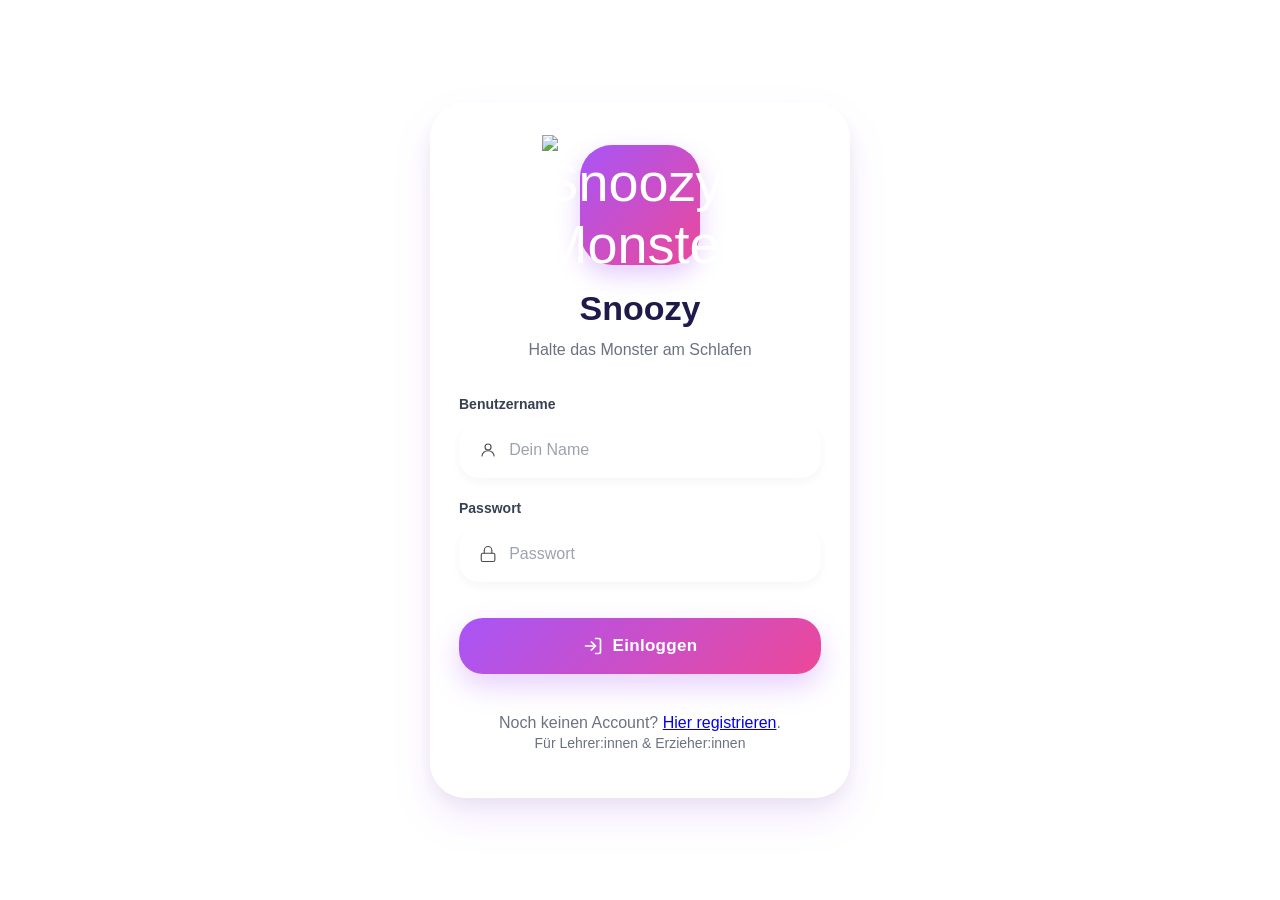
==== login.html @ 765b76d6 "21.05.2026 alles habe ich geändert" ====
<!DOCTYPE html>
<html lang="de">
  <head>
    <meta charset="UTF-8" />
  <meta name="viewport" content="width=device-width, initial-scale=1.0, maximum-scale=1.0, minimum-scale=1.0, user-scalable=no" />
    <title>Snoozy – Login</title>
    <link rel="stylesheet" href="css/style.css" />
  </head>
  <body>
    <div class="login-card">

      <div class="login-logo">
        <img src="img/snoozy.png" alt="Snoozy Monster" />
      </div>

      <h1>Snoozy</h1>
      <p class="subtitle">Halte das Monster am Schlafen</p>

      <form id="loginForm">
        <div class="form-group">
          <label for="email">Benutzername</label>
          <div class="input-wrapper">
            <svg class="input-icon" xmlns="http://www.w3.org/2000/svg" width="20" height="20" viewBox="0 0 24 24"
                 fill="none" stroke="currentColor" stroke-width="1.5" stroke-linecap="round" stroke-linejoin="round">
              <circle cx="12" cy="8" r="4"/><path d="M4 20c0-4 3.6-7 8-7s8 3 8 7"/>
            </svg>
            <input type="email" id="email" placeholder="Dein Name" required />
          </div>
        </div>

        <div class="form-group">
          <label for="password">Passwort</label>
          <div class="input-wrapper">
            <svg class="input-icon" xmlns="http://www.w3.org/2000/svg" width="20" height="20" viewBox="0 0 24 24"
                 fill="none" stroke="currentColor" stroke-width="1.5" stroke-linecap="round" stroke-linejoin="round">
              <rect x="3" y="11" width="18" height="11" rx="2"/><path d="M7 11V7a5 5 0 0 1 10 0v4"/>
            </svg>
            <input type="password" id="password" placeholder="Passwort" required />
          </div>
        </div>

        <div id="loginMessage" role="status" aria-live="polite"></div>

        <button type="submit" class="btn-login">
          <svg xmlns="http://www.w3.org/2000/svg" width="20" height="20" viewBox="0 0 24 24"
               fill="none" stroke="currentColor" stroke-width="2" stroke-linecap="round" stroke-linejoin="round">
            <path d="M15 3h4a2 2 0 0 1 2 2v14a2 2 0 0 1-2 2h-4"/>
            <polyline points="10 17 15 12 10 7"/><line x1="15" y1="12" x2="3" y2="12"/>
          </svg>
          Einloggen
        </button>
      </form>

      <p class="login-register">Noch keinen Account? <a href="register.html">Hier registrieren</a>.</p>

      <p class="login-footer">Für Lehrer:innen &amp; Erzieher:innen</p>
    </div>

    <script src="js/login.js"></script>
  </body>
</html>
---- css/style.css ----
/* === Global Reset === */
*, *::before, *::after {
  box-sizing: border-box;
  margin: 0;
  padding: 0;
}

body {
  font-family: -apple-system, BlinkMacSystemFont, "Segoe UI", Arial, sans-serif;
  min-height: 100vh;
  display: flex;
  align-items: center;
  justify-content: center;
}

/* =========================
   LOGIN / REGISTER PAGE
========================= */

.login-page {
  min-height: 100vh;

  background:
    radial-gradient(circle at top left, #f3e8ff 0%, transparent 35%),
    radial-gradient(circle at bottom right, #ffe4e6 0%, transparent 35%),
    linear-gradient(to bottom, #eef2ff, #fdf2f8);

  display: flex;
  align-items: center;
  justify-content: center;

  padding: 20px;
}

/* Card */

.login-card {
  width: 100%;
  max-width: 420px;

  background: rgba(255,255,255,0.7);

  backdrop-filter: blur(16px);

  border: 1px solid rgba(255,255,255,0.5);

  border-radius: 36px;

  padding: 42px 28px;

  box-shadow:
    0 20px 40px rgba(168,85,247,0.12),
    0 8px 20px rgba(0,0,0,0.06);
}

/* Logo */

.login-logo {
  width: 120px;
  height: 120px;

  margin: 0 auto 24px;

  border-radius: 32px;

  background: linear-gradient(
    135deg,
    #a855f7,
    #ec4899
  );

  display: flex;
  align-items: center;
  justify-content: center;

  color: white;

  font-size: 54px;

  box-shadow:
    0 10px 24px rgba(168,85,247,0.3);
}

/* Titel */

.login-card h1 {
  text-align: center;

  font-size: 34px;
  font-weight: 800;

  color: #1e1b4b;

  margin-bottom: 10px;
}

.subtitle {
  text-align: center;

  color: #6b7280;

  font-size: 16px;

  margin-bottom: 34px;

  line-height: 1.5;
}

/* Formular */

.login-card form {
  width: 100%;
}

.form-group {
  margin-bottom: 22px;
}

.form-group label {
  display: block;

  margin-bottom: 10px;

  font-size: 14px;
  font-weight: 700;

  color: #374151;
}

/* Inputs */

.input-wrapper {
  display: flex;
  align-items: center;
  gap: 12px;

  background: white;

  border-radius: 20px;

  padding: 16px 18px;

  border: 2px solid transparent;

  transition:
    border-color 0.2s ease,
    transform 0.2s ease,
    box-shadow 0.2s ease;

  box-shadow:
    0 4px 10px rgba(0,0,0,0.04);
}

.input-wrapper:focus-within {
  border-color: #c084fc;

  transform: translateY(-1px);

  box-shadow:
    0 8px 18px rgba(168,85,247,0.12);
}

.input-icon {
  font-size: 18px;
  opacity: 0.7;
}

.input-wrapper input {
  border: none;
  outline: none;

  background: transparent;

  width: 100%;

  font-size: 16px;

  color: #111827;
}

.input-wrapper input::placeholder {
  color: #9ca3af;
}

/* Button */

.btn-login {
  width: 100%;

  border: none;

  background: linear-gradient(
    135deg,
    #a855f7,
    #ec4899
  );

  color: white;

  padding: 18px;

  border-radius: 24px;

  margin-top: 14px;
  margin-bottom: 24px;

  font-size: 17px;
  font-weight: 700;

  letter-spacing: 0.3px;

  cursor: pointer;

  display: flex;
  align-items: center;
  justify-content: center;
  gap: 10px;

  box-shadow:
    0 12px 28px rgba(168,85,247,0.28);

  transition:
    transform 0.2s ease,
    box-shadow 0.2s ease,
    opacity 0.2s ease;
}

.btn-login:hover {
  transform: translateY(-2px);

  box-shadow:
    0 16px 32px rgba(168,85,247,0.35);
}

.btn-login:active {
  transform: scale(0.98);
}

/* Register page tweaks: place button at bottom and tidy spacing */
.login-card {
  display: flex;
  flex-direction: column;
}

.login-card form {
  display: flex;
  flex-direction: column;
  flex: 1 0 auto;
}

/* nachher – identisch mit btn-login, nur andere Farbe */
.btn-register {
  width: 100%;
  border: none;
  background: linear-gradient(135deg, #10b981, #06b6d4);
  color: white;
  padding: 18px;
  border-radius: 24px;
  margin-top: 14px;
  margin-bottom: 24px;
  font-size: 17px;
  font-weight: 700;
  letter-spacing: 0.3px;
  cursor: pointer;
  display: flex;
  align-items: center;
  justify-content: center;
  gap: 10px;
  box-shadow: 0 12px 28px rgba(16, 185, 129, 0.28);
  transition: transform 0.2s ease, box-shadow 0.2s ease;
}

.btn-register:hover {
  transform: translateY(-2px);
  box-shadow: 0 16px 32px rgba(16, 185, 129, 0.35);
}

.btn-register:active {
  transform: scale(0.98);
}

.login-register {
  text-align: center;
  margin-top: 16px;
  color: #6b7280;
}


/* Footer */

.login-footer {
  text-align: center;

  font-size: 14px;

  color: #6b7280;

  line-height: 1.6;
}

.login-footer a {
  color: #a855f7;

  font-weight: 700;

  text-decoration: none;
}

.login-footer a:hover {
  text-decoration: underline;
}

/* Messages */

#loginMessage,
#registerMessage {
  width: 100%;

  margin-bottom: 18px;

  padding: 14px 16px;

  border-radius: 18px;

  font-size: 14px;
  font-weight: 600;

  text-align: center;
}

#loginMessage:empty,
#registerMessage:empty {
  display: none;
}

.message.success {
  background: #dcfce7;
  color: #166534;
  border: 1px solid #86efac;
}

.message.error {
  background: #fee2e2;
  color: #991b1b;
  border: 1px solid #fca5a5;
}

.message.info {
  background: #dbeafe;
  color: #1d4ed8;
  border: 1px solid #93c5fd;
}
/* =========================
   DASHBOARD
========================= */

.dashboard {
  width: 100%;
  max-width: 430px;
  min-height: 100vh;
  background: linear-gradient(to bottom, #eef0ff, #f5e9f2);
  padding-bottom: 100px;
}

/* Ensure dynamic containers inside dashboard align with cards */
#stats-container {
  margin: 20px;
  padding: 22px;
  background: #fff;
  border-radius: 28px;
  box-shadow: 0 4px 14px rgba(0,0,0,0.08);
  min-height: 120px;
}

/* Header */

.topbar {
  background: white;
  padding: 24px 20px;
  text-align: center;
  box-shadow: 0 2px 8px rgba(0,0,0,0.05);
}

.topbar h1 {
  color: #1602f4;
  font-size: 32px;
  font-weight: 800;
}




/* Cards */

.card {
  background: #fff;
  margin: 20px;
  padding: 22px;
  border-radius: 28px;
  box-shadow: 0 4px 14px rgba(0,0,0,0.08);
}

.card h2 {
  font-size: 24px;
  color: #1f2937;
  margin-bottom: 20px;
}

/* Status */

.card-header {
  display: flex;
  justify-content: space-between;
  align-items: center;
}

.status-badge {
  padding: 10px 18px;
  border-radius: 999px;
  font-weight: 600;
  font-size: 15px;
}

.status-badge.active {
  background: #d9f5e3;
  color: #138a42;
}

/* Status toggle as button */
.status-badge {
  border: none;
  padding: 8px 12px;
  border-radius: 12px;
  font-weight: 700;
  cursor: pointer;
}
.status-badge.inactive {
  background: #fee2e2;
  color: #991b1b;
}

.mascot {
  font-size: 50px;
  text-align: center;
  margin-top: 20px;
}

/* Keep mascot video unmodified (no cropping, no filters) */
.mascot video {
  width: auto;
  max-width: 80%;
  height: auto;
  border-radius: 20px;
  display: inline-block;
  object-fit: contain;
}

/* Lautstärke */

.volume-wrapper {
  width: 100%;
  height: 44px;
  background: #ececf1;
  border-radius: 999px;
  overflow: hidden;
}

.volume-fill {
  height: 100%;
  width: 69%;
  background: #f5a3aa;
  border-radius: 999px;
  display: flex;
  align-items: center;
  justify-content: center;
  font-weight: 700;
  color: #222;
  transition: width 0.3s ease;
}

/* Color variants for volume fill */
.volume-fill.green {
  background: linear-gradient(90deg, #bbf7d0, #34d399);
  color: #064e3b; /* dark green text */
}

.volume-fill.orange {
  background: linear-gradient(90deg, #fed7aa, #f59e0b);
  color: #7c2d12; /* dark orange text */
}

.volume-fill.red {
  background: linear-gradient(90deg, #fecaca, #ef4444);
  color: #fff; /* white text for contrast */
}

.volume-warning {
  margin-top: 18px;
  text-align: center;
  color: #555;
  font-size: 15px;
}

/* Cookies */

.cookie-card {
  background: #fff4d6;
}

.cookie-header {
  display: flex;
  justify-content: space-between;
  align-items: center;
}

.cookie-count {
  font-size: 40px;
  font-weight: 800;
  color: #c95f00;
}

.cookie-container {
  display: flex;
  gap: 14px;
  margin-top: 20px;
}

.cookie-box {
  flex: 1;
  background: white;
  border-radius: 18px;
  height: 70px;
  display: flex;
  align-items: center;
  justify-content: center;
  font-size: 32px;
}

.cookie-info {
  margin-top: 18px;
  text-align: center;
  color: #b45309;
  font-size: 16px;
}

/* Tips grid */
.tips-section {
  margin: 20px;
}

.tips-section h2 {
  text-align: center;
  margin: 0 0 8px 0;
}

.tips-hero {
  height: 110px; /* reduced vertical space so first tip is closer */
  display: flex;
  align-items: center;
  justify-content: center;
}

.reload-wrap {
  margin-top: 36px; /* increased space above the reload button */
}

.tips-grid {
  display: grid;
  grid-template-columns: 1fr;
  gap: 12px;
  margin-top: 12px;
}

.tip-card {
  background: white;
  min-height: 44px; /* ensure similar visual weight to volume bar */
  display: flex;
  align-items: center; /* center vertically */
  justify-content: center; /* center horizontally */
  padding: 10px 18px;
  border-radius: 14px;
  box-shadow: 0 6px 18px rgba(16,24,40,0.06);
  font-size: 18px; /* larger font for tips */
  color: #111827;
  overflow: hidden;
  text-align: center;
}

.tip-card p {
  margin: 0;
  line-height: 1.3;
  word-break: break-word;
}

/* Bigger reload button for tips page */
.btn-reload {
  width: 100%;
  padding: 16px 18px;
  background: linear-gradient(135deg, #3b82f6, #06b6d4);
  color: white;
  border: none;
  border-radius: 14px;
  font-size: 18px;
  font-weight: 700;
  cursor: pointer;
  box-shadow: 0 10px 24px rgba(59,130,246,0.18);
}

.btn-reload:hover { transform: translateY(-2px); }

/* Statistik */

.stats-grid {
  display: grid;
  grid-template-columns: 1fr 1fr;
  gap: 16px;
}

.stat-box {
  border-radius: 20px;
  padding: 18px;
}

.stat-box span {
  display: block;
  font-size: 14px;
  margin-bottom: 10px;
}

.stat-box strong {
  font-size: 36px;
}

.blue {
  background: #e6eeff;
  color: #245cff;
}

.green {
  background: #e7f7ed;
  color: #15803d;
}

.orange {
  background: #fff0e3;
  color: #ea580c;
}

.purple {
  background: #f3e8ff;
  color: #9333ea;
}

/* Navigation */

.bottom-nav {
  position: fixed;
  bottom: 0;
  width: 100%;
  max-width: 430px;
  background: white;
  display: flex;
  justify-content: space-around;
  padding: 14px 0;
  border-top: 1px solid #eee;
}

.bottom-nav a {
  text-decoration: none;
  color: #666;
  display: flex;
  flex-direction: column;
  align-items: center;
  font-size: 14px;
  gap: 4px;
}

.bottom-nav a.active {
  color: #a020f0;
  font-weight: 700;
}

/* =========================
   STATS PAGE
========================= */

.average-card {
  background: #f6ecff;
}

.small-title {
  color: #9333ea;
  font-size: 15px;
  margin-bottom: 12px;
}

.big-stat {
  font-size: 58px;
  font-weight: 800;
  color: #3b0764;
}

.trend {
  margin-top: 12px;
  font-size: 15px;
}

.trend.down {
  color: #c026d3;
}

/* Fake Bar Chart */

.fake-chart {
  height: 200px;
  display: flex;
  align-items: flex-end;
  justify-content: space-around;
  gap: 12px;
  padding: 20px 10px 0;
  border-left: 2px solid #cfd4dc;
  border-bottom: 2px solid #cfd4dc;
}

.bar {
  width: 26px;
  background: #7be29f;
  border-radius: 14px 14px 0 0;
}

.chart-labels {
  display: flex;
  justify-content: space-around;
  margin-top: 12px;
  color: #777;
}

/* Line Chart */

.line-chart {
  width: 100%;
  height: 180px;
}

.line-chart svg {
  width: 100%;
  height: 100%;
}

.time-labels {
  display: flex;
  justify-content: space-between;
  margin-top: 10px;
  font-size: 12px;
  color: #888;
}

/* Double Cards */

.double-grid {
  display: grid;
  grid-template-columns: 1fr 1fr;
  gap: 16px;
  padding: 0 20px;
}

.mini-card {
  border-radius: 24px;
  padding: 18px;
}

.mini-card p {
  font-size: 14px;
  margin-bottom: 10px;
}

.mini-card h3 {
  font-size: 28px;
  margin-bottom: 10px;
}

.mini-card span {
  font-size: 13px;
}

.loud-card {
  background: #fff0e5;
  color: #ea580c;
}

.quiet-card {
  background: #dff7f2;
  color: #0f766e;
}

/* Performance */

.performance-list {
  display: flex;
  flex-direction: column;
  gap: 18px;
}

.performance-top {
  display: flex;
  justify-content: space-between;
  margin-bottom: 8px;
  font-size: 14px;
}

.green-text {
  color: #22c55e;
}

.progress-bg {
  width: 100%;
  height: 10px;
  background: #ececec;
  border-radius: 999px;
  overflow: hidden;
}

.progress-fill {
  height: 100%;
  background: #ff8a00;
  border-radius: 999px;
}

.progress-fill.yellow {
  background: #facc15;
}

/* Summary */

.summary-card {
  background: #dcfce7;
}

.summary-card h2 {
  color: #15803d;
}

.summary-card ul {
  margin-top: 14px;
  padding-left: 18px;
}

.summary-card li {
  margin-bottom: 10px;
  line-height: 1.5;
  color: #166534;
}

/* Layout for time / dB in summary lines */
.summary-card li strong {
  display: flex;
  flex-direction: column;
}
.summary-card li strong .time {
  text-align: left;
  font-weight: 700;
}
.summary-card li strong .db {
  text-align: right;
  font-weight: 700;
  color: #065f46;
  margin-top: 4px;
}

/* =========================
   PROFILE PAGE
========================= */

.profile-page {
  padding: 28px 20px 120px;
}

/* Avatar */

.profile-big-avatar {
  width: 160px;
  height: 160px;

  margin: 10px auto 24px;

  border-radius: 50%;

  background: linear-gradient(
    135deg,
    #ede9fe,
    #fce7f3
  );

  display: flex;
  align-items: center;
  justify-content: center;

  font-size: 72px;

  box-shadow:
    0 12px 30px rgba(168,85,247,0.18),
    inset 0 2px 8px rgba(255,255,255,0.6);
}

/* Titel */

.profile-name {
  text-align: center;

  font-size: 34px;
  font-weight: 800;

  color: #312e81;

  margin-bottom: 34px;
}

/* Info Cards */

.profile-info-card {
  background: white;

  border-radius: 28px;

  padding: 22px;

  margin-bottom: 18px;

  box-shadow:
    0 4px 14px rgba(0,0,0,0.08);
}

.profile-label {
  display: block;

  font-size: 14px;
  font-weight: 700;

  color: #9ca3af;

  margin-bottom: 10px;

  text-transform: uppercase;
  letter-spacing: 1px;
}

.profile-value {
  font-size: 20px;
  font-weight: 600;

  color: #111827;

  word-break: break-word;
}

/* Logout */

.logout-btn {
  width: 100%;

  border: none;

  background: linear-gradient(
    135deg,
    #ef4444,
    #f97316
  );

  color: white;

  padding: 22px 24px;

  margin-top: 30px;

  border-radius: 28px;

  font-size: 18px;
  font-weight: 700;

  letter-spacing: 0.3px;

  cursor: pointer;

  display: flex;
  align-items: center;
  justify-content: center;
  gap: 10px;

  box-shadow:
    0 12px 28px rgba(239,68,68,0.24),
    inset 0 1px 1px rgba(255,255,255,0.2);

  transition:
    transform 0.2s ease,
    box-shadow 0.2s ease,
    opacity 0.2s ease;
}

.logout-btn::before {
  content: "";
}

.logout-btn:hover {
  transform: translateY(-2px);

  box-shadow:
    0 16px 32px rgba(239,68,68,0.3),
    inset 0 1px 1px rgba(255,255,255,0.2);
}

.logout-btn:active {
  transform: scale(0.98);
}
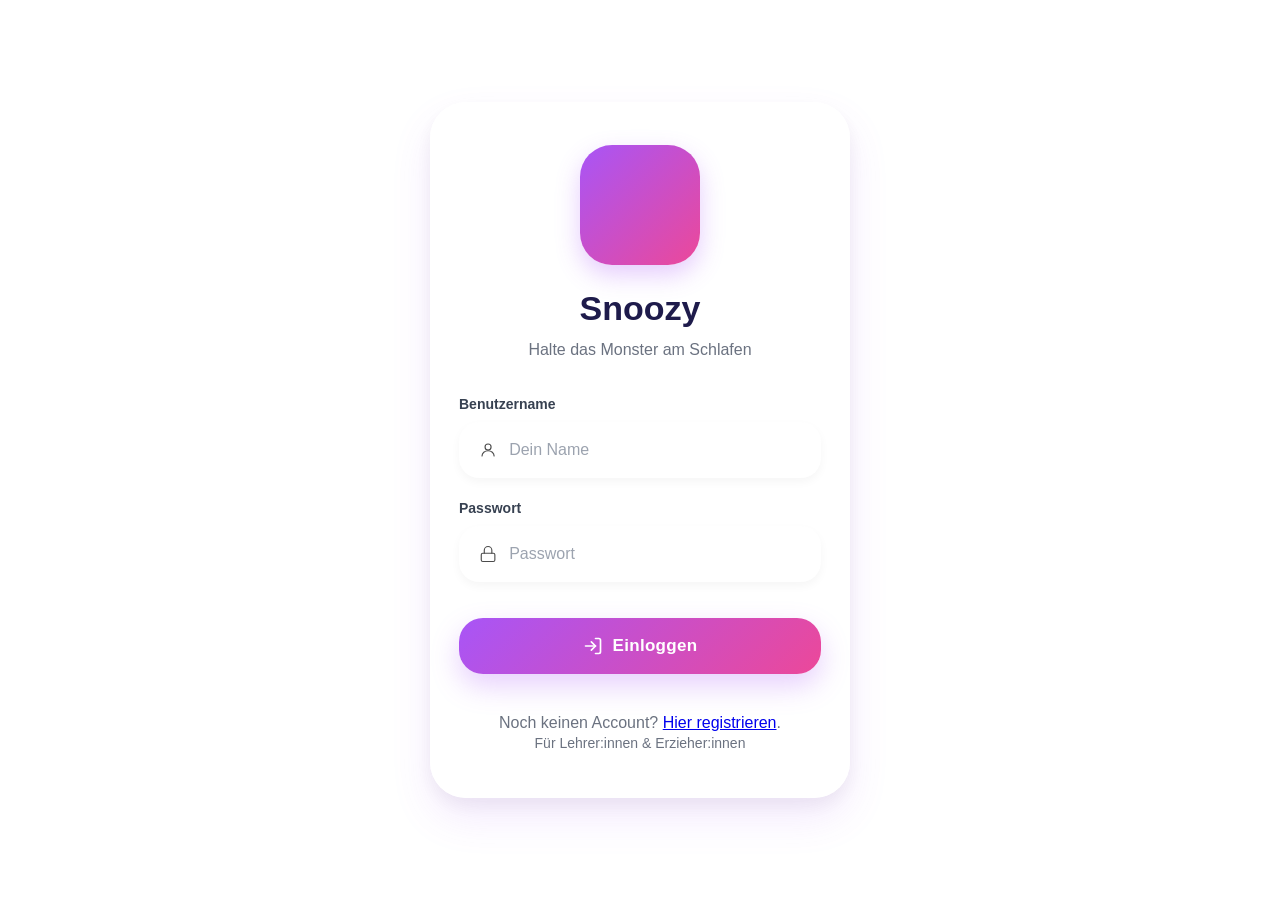
==== commit d0e33c80: "21.05. – 15:24 Projekt soweit fertig, read.me fehlt noch" ====
--- a/login.html
+++ b/login.html
@@ -10,7 +10,10 @@
     <div class="login-card">
 
       <div class="login-logo">
-        <img src="img/snoozy.png" alt="Snoozy Monster" />
+        <video id="loginLogoVideo" autoplay muted playsinline loop preload="auto">
+          <source src="img/sleeping.mp4" type="video/mp4">
+          <img src="img/snoozy.png" alt="Snoozy Monster" />
+        </video>
       </div>
 
       <h1>Snoozy</h1>
--- a/css/style.css
+++ b/css/style.css
@@ -79,6 +79,15 @@
 
   box-shadow:
     0 10px 24px rgba(168,85,247,0.3);
+}
+
+/* Make the login/register video small and fit inside the logo box */
+#loginLogoVideo, #registerLogoVideo {
+  width: 100%;
+  height: 100%;
+  object-fit: cover;
+  border-radius: 28px;
+  display: block;
 }
 
 /* Titel */
@@ -755,6 +764,18 @@
   color: #888;
 }
 
+/* Chart canvas container: give charts an explicit height so Chart.js can render */
+.chart-canvas {
+  width: 100%;
+  height: 200px;
+  position: relative;
+}
+.chart-canvas canvas {
+  width: 100% !important;
+  height: 100% !important;
+  display: block;
+}
+
 /* Double Cards */
 
 .double-grid {
@@ -897,9 +918,18 @@
 
   font-size: 72px;
 
-  box-shadow:
-    0 12px 30px rgba(168,85,247,0.18),
-    inset 0 2px 8px rgba(255,255,255,0.6);
+  /* neutral subtle shadow (no colored glow) */
+  box-shadow: 0 8px 18px rgba(0,0,0,0.08);
+}
+
+.profile-big-avatar svg {
+  display: block;
+  margin: 0 auto;
+  width: 68%;
+  height: 68%;
+  opacity: 1;
+  /* Match the profile title color */
+  color: #312e81;
 }
 
 /* Titel */
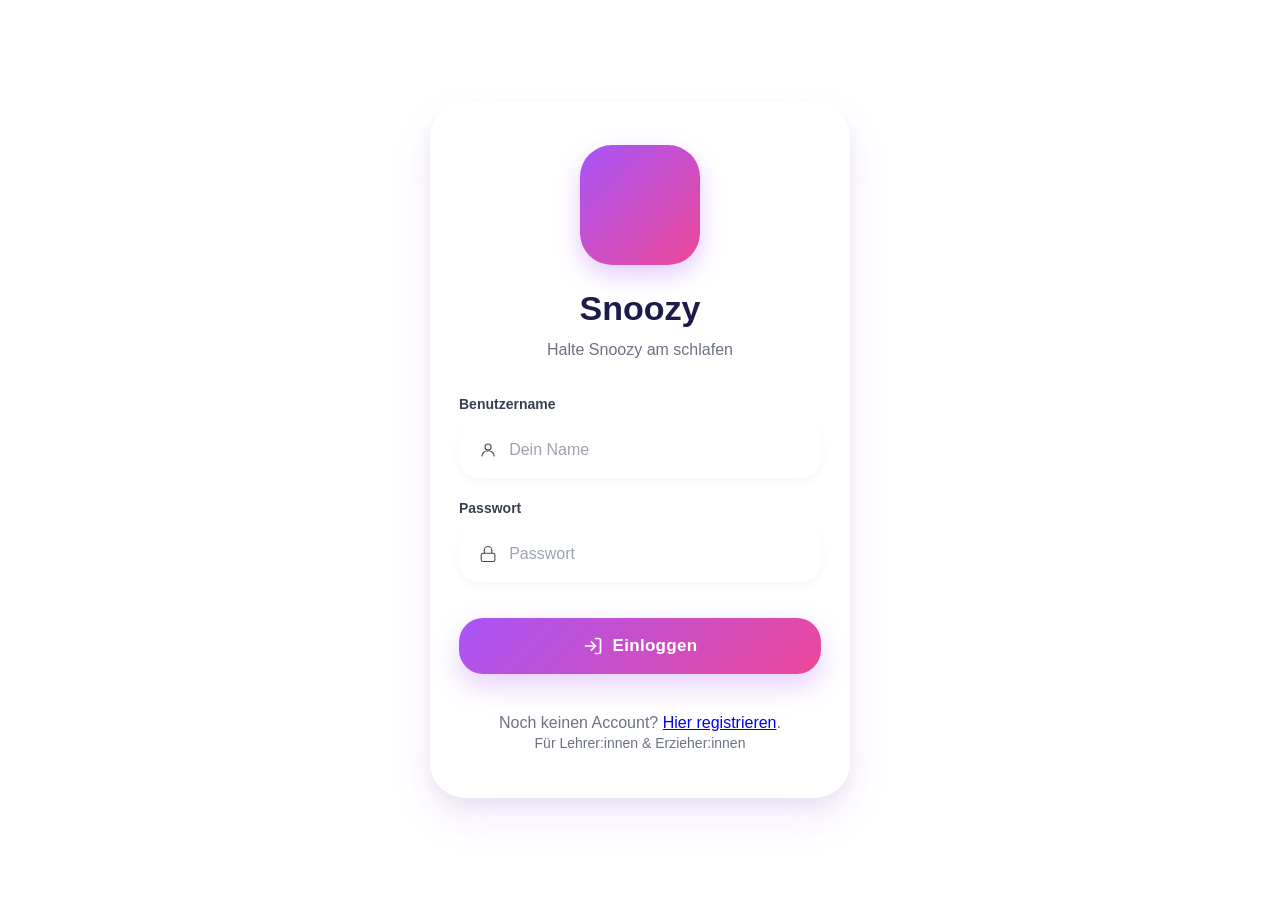
==== commit 519998e4: "fertig" ====
--- a/login.html
+++ b/login.html
@@ -2,22 +2,21 @@
 <html lang="de">
   <head>
     <meta charset="UTF-8" />
-  <meta name="viewport" content="width=device-width, initial-scale=1.0, maximum-scale=1.0, minimum-scale=1.0, user-scalable=no" />
+    <meta name="viewport" content="width=device-width, initial-scale=1.0, maximum-scale=1.0, minimum-scale=1.0, user-scalable=no" />
     <title>Snoozy – Login</title>
     <link rel="stylesheet" href="css/style.css" />
   </head>
   <body>
     <div class="login-card">
-
       <div class="login-logo">
         <video id="loginLogoVideo" autoplay muted playsinline loop preload="auto">
-          <source src="img/sleeping.mp4" type="video/mp4">
+          <source src="img/sleeping.mp4" type="video/mp4" />
           <img src="img/snoozy.png" alt="Snoozy Monster" />
         </video>
       </div>
 
       <h1>Snoozy</h1>
-      <p class="subtitle">Halte das Monster am Schlafen</p>
+      <p class="subtitle">Halte Snoozy am schlafen</p>
 
       <form id="loginForm">
         <div class="form-group">
